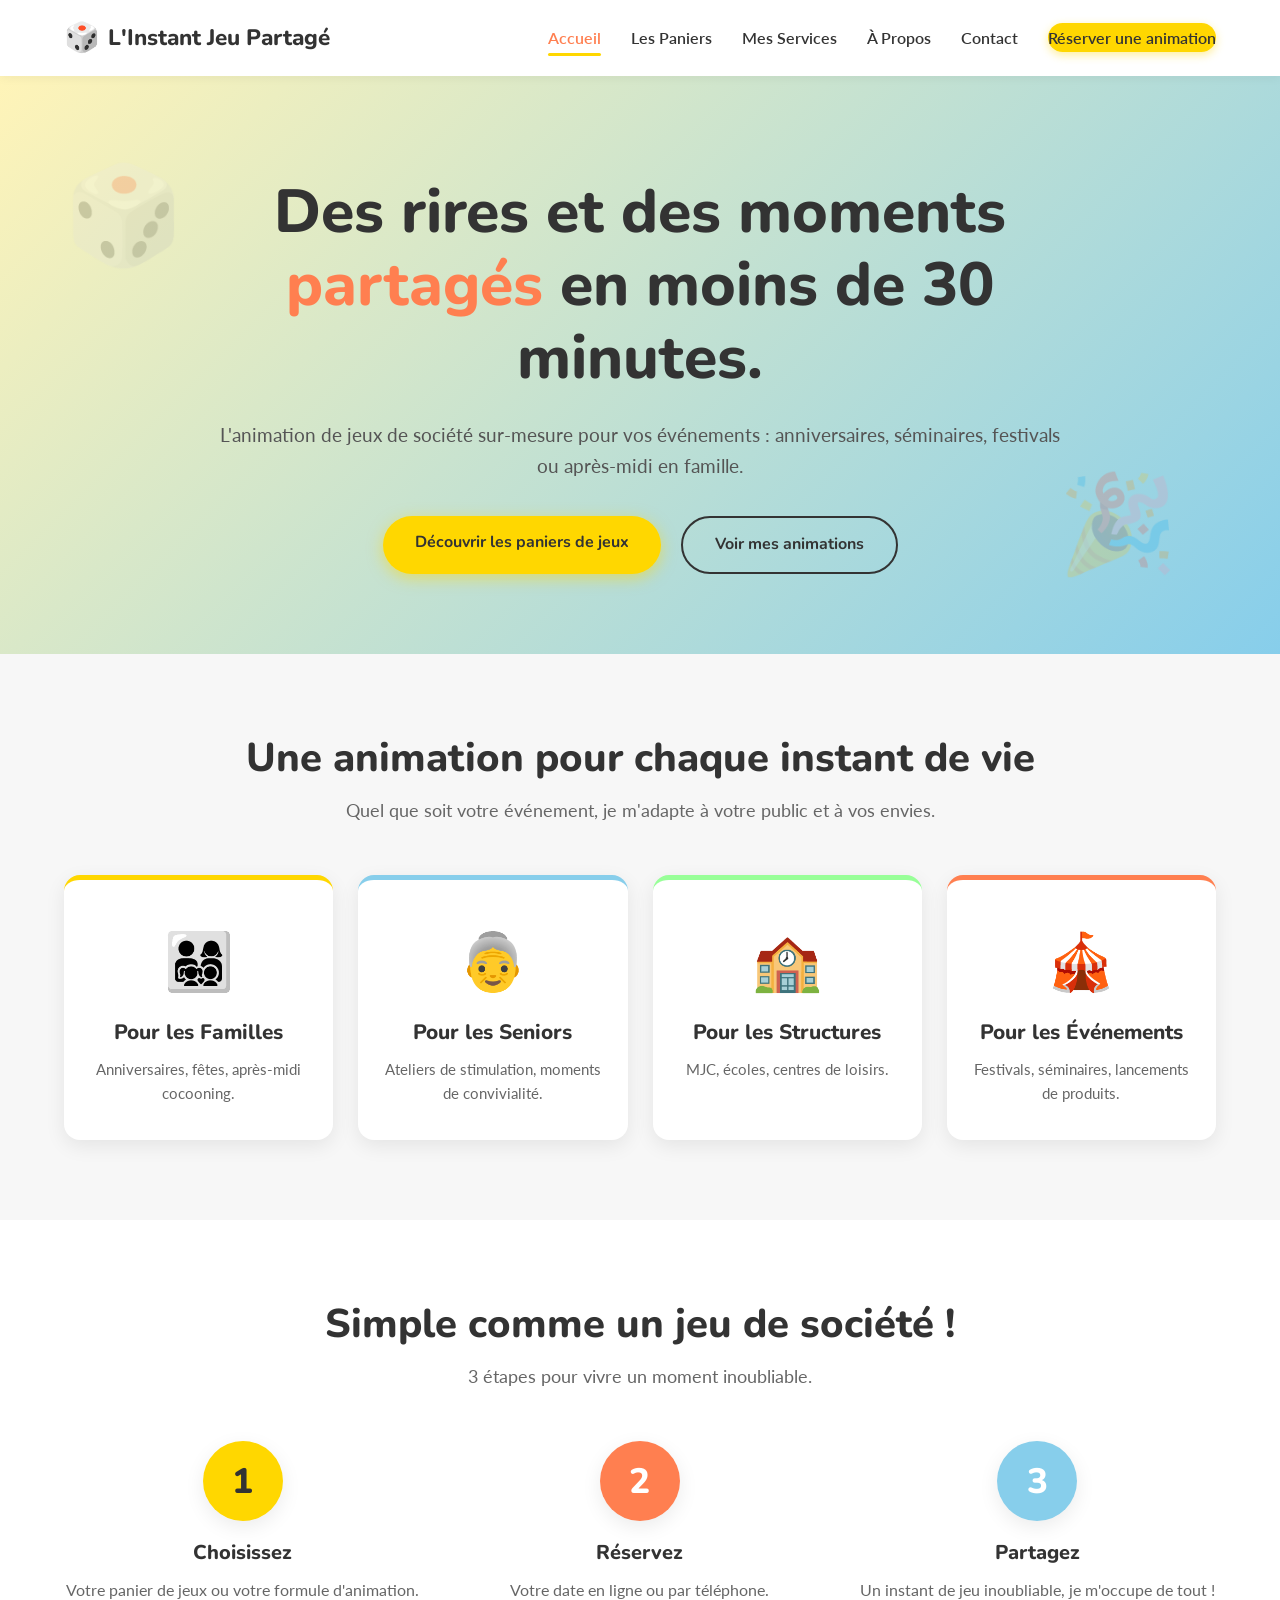
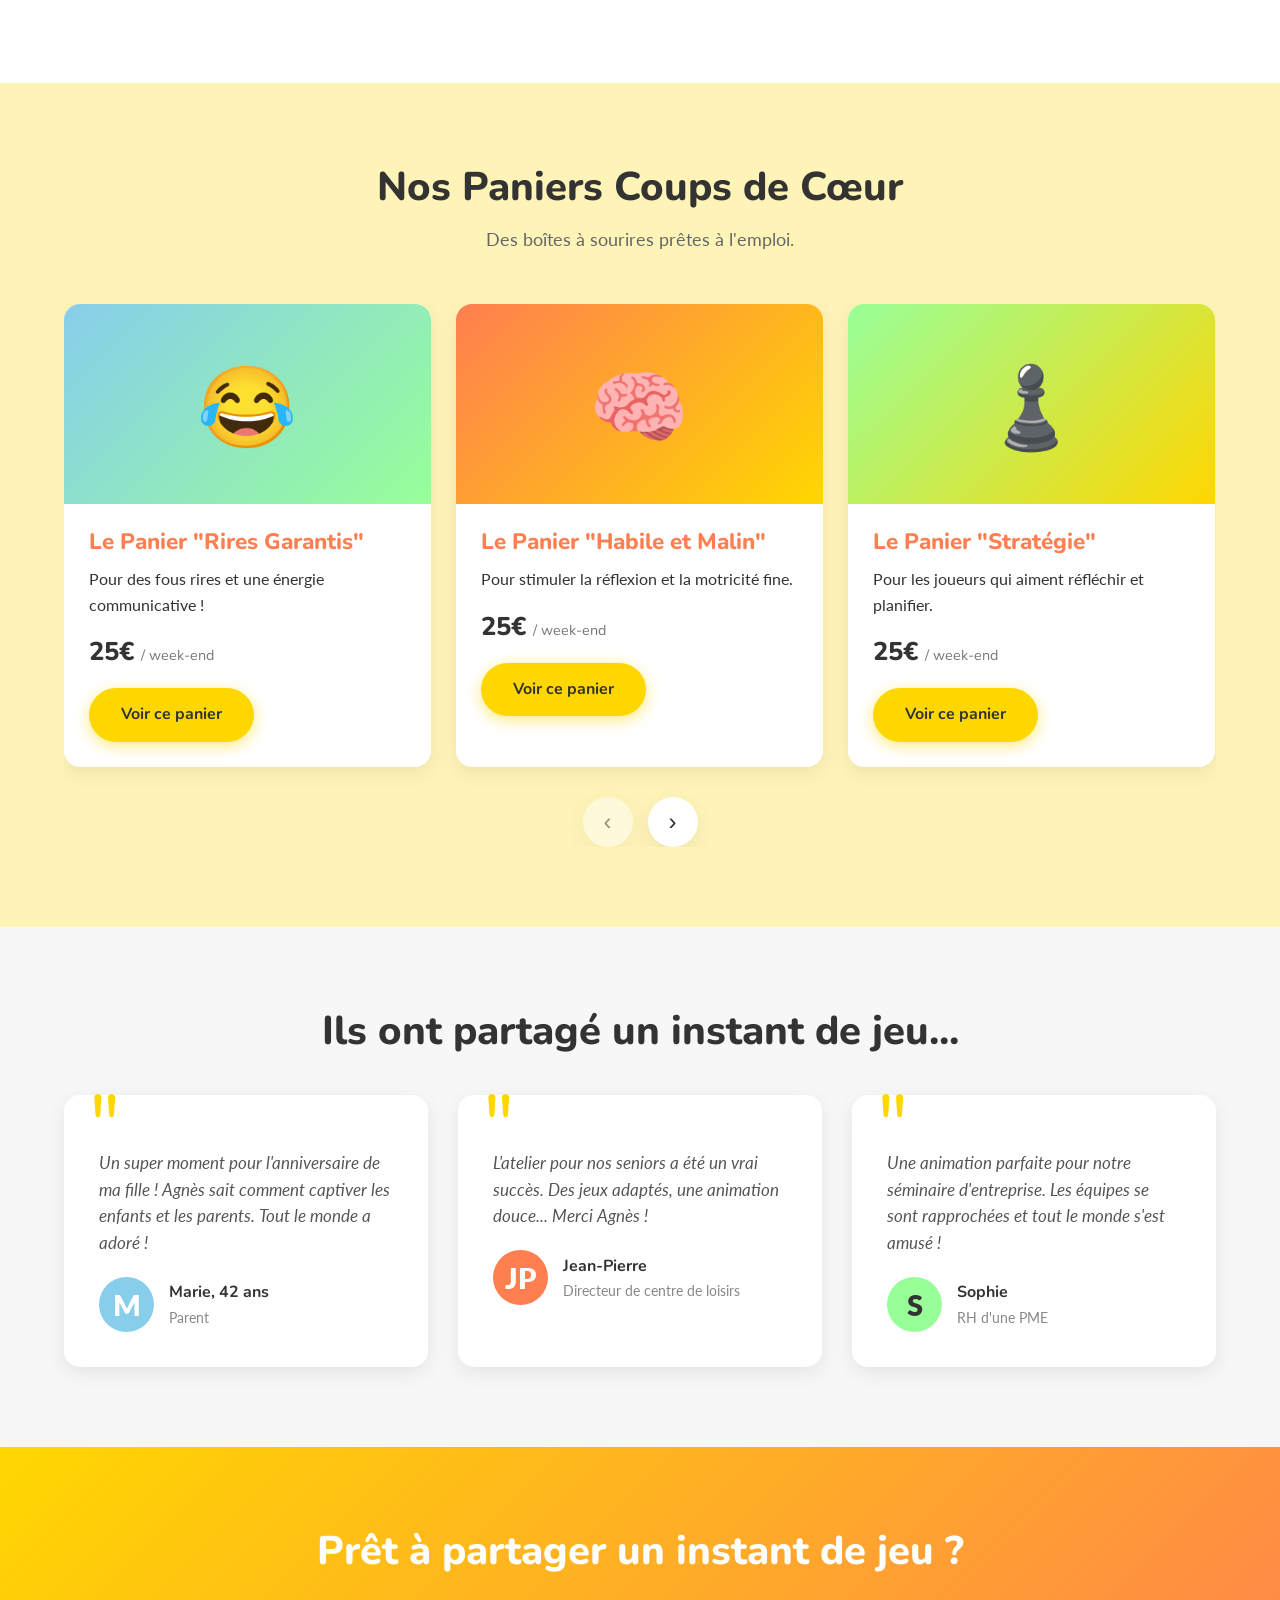
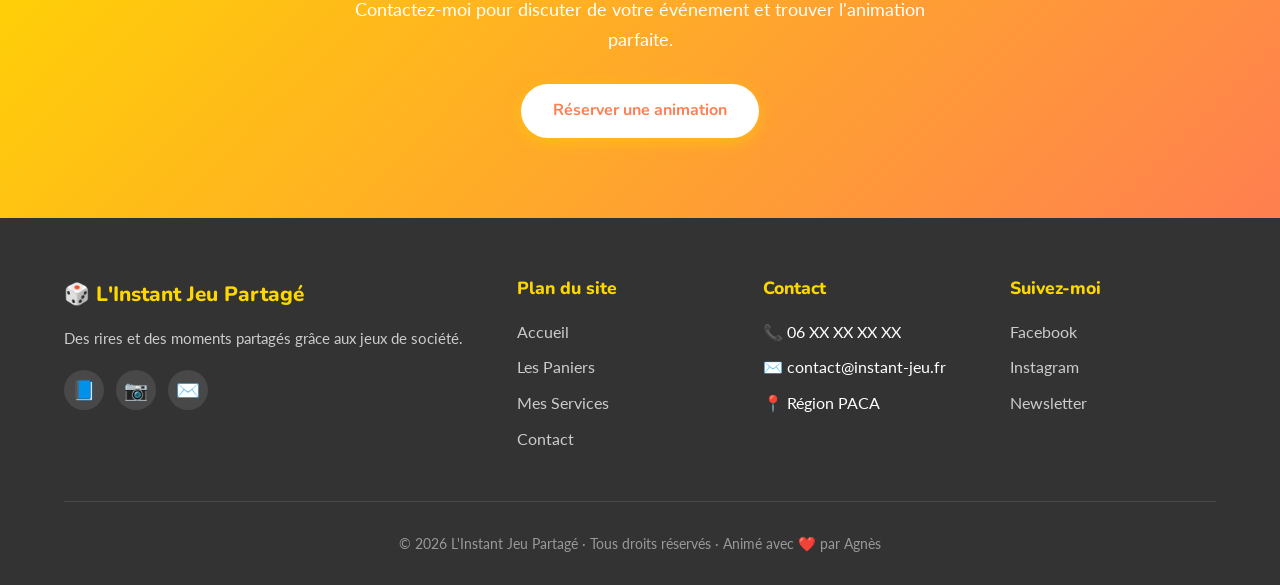
==== index.html @ fa84076c "Initial commit: site Les Paniers de Jeux" ====
<!DOCTYPE html>
<html lang="fr">
<head>
  <meta charset="UTF-8">
  <meta name="viewport" content="width=device-width, initial-scale=1.0">
  <title>L'Instant Jeu Partagé — Animations en jeux de société</title>
  <meta name="description" content="L'animation de jeux de société sur-mesure pour vos événements : anniversaires, séminaires, festivals ou après-midi en famille.">
  <link rel="preconnect" href="https://fonts.googleapis.com">
  <link rel="preconnect" href="https://fonts.gstatic.com" crossorigin>
  <link href="https://fonts.googleapis.com/css2?family=Nunito:wght@400;600;700;800&family=Lato:wght@400;600;700&display=swap" rel="stylesheet">
  <link rel="stylesheet" href="styles.css">
</head>
<body>

  <!-- Navbar -->
  <nav class="navbar">
    <div class="nav-container">
      <a href="index.html" class="logo">
        <span class="logo-emoji">🎲</span>
        <span>L'Instant Jeu Partagé</span>
      </a>
      <ul class="nav-links" id="navLinks">
        <li><a href="index.html" class="active">Accueil</a></li>
        <li><a href="paniers.html">Les Paniers</a></li>
        <li><a href="services.html">Mes Services</a></li>
        <li><a href="#apropos">À Propos</a></li>
        <li><a href="contact.html">Contact</a></li>
        <li><a href="contact.html" class="nav-cta">Réserver une animation</a></li>
      </ul>
      <div class="burger" id="burger">
        <span></span>
        <span></span>
        <span></span>
      </div>
    </div>
  </nav>

  <!-- Hero -->
  <section class="hero">
    <div class="container hero-content">
      <h1>Des rires et des moments <span>partagés</span> en moins de 30 minutes.</h1>
      <p>L'animation de jeux de société sur-mesure pour vos événements : anniversaires, séminaires, festivals ou après-midi en famille.</p>
      <div class="hero-buttons">
        <a href="paniers.html" class="btn btn-primary">Découvrir les paniers de jeux</a>
        <a href="services.html" class="btn btn-outline">Voir mes animations</a>
      </div>
    </div>
  </section>

  <!-- Pour Qui ? -->
  <section class="pour-qui">
    <div class="container">
      <h2 class="section-title">Une animation pour chaque instant de vie</h2>
      <p class="section-subtitle">Quel que soit votre événement, je m'adapte à votre public et à vos envies.</p>
      <div class="cards-grid">
        <div class="card-public">
          <div class="card-icon">👨‍👩‍👧‍👦</div>
          <h3>Pour les Familles</h3>
          <p>Anniversaires, fêtes, après-midi cocooning.</p>
        </div>
        <div class="card-public">
          <div class="card-icon">👵</div>
          <h3>Pour les Seniors</h3>
          <p>Ateliers de stimulation, moments de convivialité.</p>
        </div>
        <div class="card-public">
          <div class="card-icon">🏫</div>
          <h3>Pour les Structures</h3>
          <p>MJC, écoles, centres de loisirs.</p>
        </div>
        <div class="card-public">
          <div class="card-icon">🎪</div>
          <h3>Pour les Événements</h3>
          <p>Festivals, séminaires, lancements de produits.</p>
        </div>
      </div>
    </div>
  </section>

  <!-- Comment ça marche ? -->
  <section>
    <div class="container">
      <h2 class="section-title">Simple comme un jeu de société !</h2>
      <p class="section-subtitle">3 étapes pour vivre un moment inoubliable.</p>
      <div class="steps">
        <div class="step">
          <div class="step-number">1</div>
          <h3>Choisissez</h3>
          <p>Votre panier de jeux ou votre formule d'animation.</p>
        </div>
        <div class="step">
          <div class="step-number">2</div>
          <h3>Réservez</h3>
          <p>Votre date en ligne ou par téléphone.</p>
        </div>
        <div class="step">
          <div class="step-number">3</div>
          <h3>Partagez</h3>
          <p>Un instant de jeu inoubliable, je m'occupe de tout !</p>
        </div>
      </div>
    </div>
  </section>

  <!-- Paniers Coups de Cœur -->
  <section class="paniers-cdc">
    <div class="container">
      <h2 class="section-title">Nos Paniers Coups de Cœur</h2>
      <p class="section-subtitle">Des boîtes à sourires prêtes à l'emploi.</p>
      <div class="carousel">
        <div class="carousel-track" id="carouselTrack">
          <div class="panier-card">
            <div class="panier-img">😂</div>
            <div class="panier-content">
              <h3>Le Panier "Rires Garantis"</h3>
              <p>Pour des fous rires et une énergie communicative !</p>
              <div class="panier-prix">25€ <small>/ week-end</small></div>
              <a href="paniers.html" class="btn btn-primary">Voir ce panier</a>
            </div>
          </div>
          <div class="panier-card">
            <div class="panier-img">🧠</div>
            <div class="panier-content">
              <h3>Le Panier "Habile et Malin"</h3>
              <p>Pour stimuler la réflexion et la motricité fine.</p>
              <div class="panier-prix">25€ <small>/ week-end</small></div>
              <a href="paniers.html" class="btn btn-primary">Voir ce panier</a>
            </div>
          </div>
          <div class="panier-card">
            <div class="panier-img">♟️</div>
            <div class="panier-content">
              <h3>Le Panier "Stratégie"</h3>
              <p>Pour les joueurs qui aiment réfléchir et planifier.</p>
              <div class="panier-prix">25€ <small>/ week-end</small></div>
              <a href="paniers.html" class="btn btn-primary">Voir ce panier</a>
            </div>
          </div>
          <div class="panier-card">
            <div class="panier-img">🎨</div>
            <div class="panier-content">
              <h3>Le Panier "Couleurs"</h3>
              <p>Pour éveiller les sens et la créativité.</p>
              <div class="panier-prix">25€ <small>/ week-end</small></div>
              <a href="paniers.html" class="btn btn-primary">Voir ce panier</a>
            </div>
          </div>
          <div class="panier-card">
            <div class="panier-img">🏗️</div>
            <div class="panier-content">
              <h3>Le Panier "Construction"</h3>
              <p>Pour bâtir, assembler et créer ensemble.</p>
              <div class="panier-prix">25€ <small>/ week-end</small></div>
              <a href="paniers.html" class="btn btn-primary">Voir ce panier</a>
            </div>
          </div>
        </div>
        <div class="carousel-controls">
          <button class="carousel-btn" id="prevBtn" aria-label="Précédent">‹</button>
          <button class="carousel-btn" id="nextBtn" aria-label="Suivant">›</button>
        </div>
      </div>
    </div>
  </section>

  <!-- Témoignages -->
  <section class="temoignages">
    <div class="container">
      <h2 class="section-title">Ils ont partagé un instant de jeu...</h2>
      <div class="temoignages-grid">
        <div class="temoignage-card">
          <p class="temoignage-text">Un super moment pour l'anniversaire de ma fille ! Agnès sait comment captiver les enfants et les parents. Tout le monde a adoré !</p>
          <div class="temoignage-author">
            <div class="temoignage-avatar">M</div>
            <div>
              <div class="temoignage-name">Marie, 42 ans</div>
              <div class="temoignage-role">Parent</div>
            </div>
          </div>
        </div>
        <div class="temoignage-card">
          <p class="temoignage-text">L'atelier pour nos seniors a été un vrai succès. Des jeux adaptés, une animation douce... Merci Agnès !</p>
          <div class="temoignage-author">
            <div class="temoignage-avatar">JP</div>
            <div>
              <div class="temoignage-name">Jean-Pierre</div>
              <div class="temoignage-role">Directeur de centre de loisirs</div>
            </div>
          </div>
        </div>
        <div class="temoignage-card">
          <p class="temoignage-text">Une animation parfaite pour notre séminaire d'entreprise. Les équipes se sont rapprochées et tout le monde s'est amusé !</p>
          <div class="temoignage-author">
            <div class="temoignage-avatar">S</div>
            <div>
              <div class="temoignage-name">Sophie</div>
              <div class="temoignage-role">RH d'une PME</div>
            </div>
          </div>
        </div>
      </div>
    </div>
  </section>

  <!-- CTA -->
  <section class="cta-section" id="apropos">
    <div class="container">
      <h2>Prêt à partager un instant de jeu ?</h2>
      <p>Contactez-moi pour discuter de votre événement et trouver l'animation parfaite.</p>
      <a href="contact.html" class="btn btn-primary">Réserver une animation</a>
    </div>
  </section>

  <!-- Footer -->
  <footer class="footer">
    <div class="container">
      <div class="footer-content">
        <div>
          <div class="footer-logo">🎲 L'Instant Jeu Partagé</div>
          <p class="footer-tagline">Des rires et des moments partagés grâce aux jeux de société.</p>
          <div class="social-links">
            <a href="#" aria-label="Facebook">📘</a>
            <a href="#" aria-label="Instagram">📷</a>
            <a href="#" aria-label="Email">✉️</a>
          </div>
        </div>
        <div>
          <h4>Plan du site</h4>
          <ul>
            <li><a href="index.html">Accueil</a></li>
            <li><a href="paniers.html">Les Paniers</a></li>
            <li><a href="services.html">Mes Services</a></li>
            <li><a href="contact.html">Contact</a></li>
          </ul>
        </div>
        <div>
          <h4>Contact</h4>
          <ul>
            <li>📞 06 XX XX XX XX</li>
            <li>✉️ contact@instant-jeu.fr</li>
            <li>📍 Région PACA</li>
          </ul>
        </div>
        <div>
          <h4>Suivez-moi</h4>
          <ul>
            <li><a href="#">Facebook</a></li>
            <li><a href="#">Instagram</a></li>
            <li><a href="#">Newsletter</a></li>
          </ul>
        </div>
      </div>
      <div class="footer-bottom">
        © 2026 L'Instant Jeu Partagé · Tous droits réservés · Animé avec ❤️ par Agnès
      </div>
    </div>
  </footer>

  <script src="script.js"></script>
</body>
</html>
---- styles.css ----
/* ====== Variables (Identité Visuelle) ====== */
:root {
  --jaune: #FFD700;
  --jaune-clair: #FFF4B8;
  --bleu-ciel: #87CEEB;
  --vert-menthe: #98FF98;
  --corail: #FF7F50;
  --gris-fonce: #333333;
  --gris-clair: #f7f7f7;
  --blanc: #ffffff;
  --ombre: 0 6px 20px rgba(0, 0, 0, 0.08);
  --ombre-forte: 0 10px 30px rgba(0, 0, 0, 0.15);
  --radius: 16px;
}

/* ====== Reset & Base ====== */
* {
  margin: 0;
  padding: 0;
  box-sizing: border-box;
}

html {
  scroll-behavior: smooth;
}

body {
  font-family: 'Lato', 'Open Sans', sans-serif;
  color: var(--gris-fonce);
  line-height: 1.6;
  background: var(--blanc);
  overflow-x: hidden;
}

h1, h2, h3, h4 {
  font-family: 'Nunito', 'Poppins', sans-serif;
  font-weight: 800;
  color: var(--gris-fonce);
  line-height: 1.2;
}

a {
  color: inherit;
  text-decoration: none;
  transition: color 0.3s ease;
}

img {
  max-width: 100%;
  display: block;
}

.container {
  width: 90%;
  max-width: 1200px;
  margin: 0 auto;
}

/* ====== Boutons ====== */
.btn {
  display: inline-block;
  padding: 14px 32px;
  border-radius: 50px;
  font-family: 'Nunito', sans-serif;
  font-weight: 700;
  font-size: 1rem;
  cursor: pointer;
  border: none;
  transition: all 0.3s ease;
  text-align: center;
}

.btn-primary {
  background: var(--jaune);
  color: var(--gris-fonce);
  box-shadow: 0 4px 15px rgba(255, 215, 0, 0.5);
}

.btn-primary:hover {
  transform: translateY(-3px);
  box-shadow: 0 8px 25px rgba(255, 215, 0, 0.6);
  background: #ffcc00;
}

.btn-secondary {
  background: var(--corail);
  color: var(--blanc);
  box-shadow: 0 4px 15px rgba(255, 127, 80, 0.4);
}

.btn-secondary:hover {
  transform: translateY(-3px);
  background: #ff6a3a;
}

.btn-outline {
  background: transparent;
  color: var(--gris-fonce);
  border: 2px solid var(--gris-fonce);
}

.btn-outline:hover {
  background: var(--gris-fonce);
  color: var(--blanc);
}

/* ====== Navbar ====== */
.navbar {
  position: sticky;
  top: 0;
  z-index: 1000;
  background: var(--blanc);
  box-shadow: 0 2px 10px rgba(0, 0, 0, 0.05);
  padding: 15px 0;
}

.nav-container {
  display: flex;
  justify-content: space-between;
  align-items: center;
  width: 90%;
  max-width: 1200px;
  margin: 0 auto;
}

.logo {
  font-family: 'Nunito', sans-serif;
  font-weight: 800;
  font-size: 1.4rem;
  color: var(--gris-fonce);
  display: flex;
  align-items: center;
  gap: 8px;
}

.logo-emoji {
  font-size: 1.8rem;
}

.nav-links {
  display: flex;
  list-style: none;
  gap: 30px;
  align-items: center;
}

.nav-links a {
  font-weight: 600;
  position: relative;
  padding: 5px 0;
}

.nav-links a:hover,
.nav-links a.active {
  color: var(--corail);
}

.nav-links a.active::after {
  content: '';
  position: absolute;
  bottom: -4px;
  left: 0;
  width: 100%;
  height: 3px;
  background: var(--jaune);
  border-radius: 3px;
}

.nav-cta {
  background: var(--jaune);
  padding: 10px 22px;
  border-radius: 50px;
  font-weight: 700;
  box-shadow: 0 3px 10px rgba(255, 215, 0, 0.4);
}

.nav-cta:hover {
  transform: translateY(-2px);
  background: #ffcc00;
  color: var(--gris-fonce) !important;
}

.burger {
  display: none;
  flex-direction: column;
  cursor: pointer;
  gap: 5px;
}

.burger span {
  width: 28px;
  height: 3px;
  background: var(--gris-fonce);
  border-radius: 3px;
  transition: 0.3s;
}

/* ====== Hero ====== */
.hero {
  background: linear-gradient(135deg, var(--jaune-clair) 0%, var(--bleu-ciel) 100%);
  padding: 100px 0 80px;
  position: relative;
  overflow: hidden;
}

.hero::before {
  content: '🎲';
  position: absolute;
  top: 10%;
  left: 5%;
  font-size: 6rem;
  opacity: 0.2;
  animation: float 4s ease-in-out infinite;
}

.hero::after {
  content: '🎉';
  position: absolute;
  bottom: 10%;
  right: 8%;
  font-size: 6rem;
  opacity: 0.2;
  animation: float 5s ease-in-out infinite reverse;
}

@keyframes float {
  0%, 100% { transform: translateY(0); }
  50% { transform: translateY(-20px); }
}

.hero-content {
  text-align: center;
  position: relative;
  z-index: 2;
  max-width: 850px;
  margin: 0 auto;
}

.hero h1 {
  font-size: clamp(2.2rem, 5vw, 3.8rem);
  margin-bottom: 25px;
  color: var(--gris-fonce);
}

.hero h1 span {
  color: var(--corail);
}

.hero p {
  font-size: 1.2rem;
  margin-bottom: 35px;
  color: #555;
}

.hero-buttons {
  display: flex;
  gap: 20px;
  justify-content: center;
  flex-wrap: wrap;
}

/* ====== Sections génériques ====== */
section {
  padding: 80px 0;
}

.section-title {
  text-align: center;
  font-size: clamp(1.8rem, 4vw, 2.5rem);
  margin-bottom: 15px;
}

.section-subtitle {
  text-align: center;
  font-size: 1.1rem;
  color: #666;
  max-width: 700px;
  margin: 0 auto 50px;
}

/* ====== Pour Qui ? ====== */
.pour-qui {
  background: var(--gris-clair);
}

.cards-grid {
  display: grid;
  grid-template-columns: repeat(auto-fit, minmax(220px, 1fr));
  gap: 25px;
  margin-top: 40px;
}

.card-public {
  background: var(--blanc);
  border-radius: var(--radius);
  padding: 35px 25px;
  text-align: center;
  box-shadow: var(--ombre);
  transition: all 0.3s ease;
  border-top: 5px solid;
}

.card-public:nth-child(1) { border-color: var(--jaune); }
.card-public:nth-child(2) { border-color: var(--bleu-ciel); }
.card-public:nth-child(3) { border-color: var(--vert-menthe); }
.card-public:nth-child(4) { border-color: var(--corail); }

.card-public:hover {
  transform: translateY(-8px);
  box-shadow: var(--ombre-forte);
}

.card-icon {
  font-size: 3.5rem;
  margin-bottom: 15px;
}

.card-public h3 {
  font-size: 1.3rem;
  margin-bottom: 12px;
}

.card-public p {
  color: #666;
  font-size: 0.95rem;
}

/* ====== Comment ça marche ====== */
.steps {
  display: grid;
  grid-template-columns: repeat(auto-fit, minmax(260px, 1fr));
  gap: 40px;
  margin-top: 50px;
}

.step {
  text-align: center;
  position: relative;
}

.step-number {
  display: inline-flex;
  align-items: center;
  justify-content: center;
  width: 80px;
  height: 80px;
  border-radius: 50%;
  font-family: 'Nunito', sans-serif;
  font-size: 2.2rem;
  font-weight: 800;
  color: var(--blanc);
  margin-bottom: 20px;
  box-shadow: var(--ombre);
}

.step:nth-child(1) .step-number { background: var(--jaune); color: var(--gris-fonce); }
.step:nth-child(2) .step-number { background: var(--corail); }
.step:nth-child(3) .step-number { background: var(--bleu-ciel); }

.step h3 {
  font-size: 1.25rem;
  margin-bottom: 12px;
}

.step p {
  color: #666;
}

/* ====== Carrousel Paniers ====== */
.paniers-cdc {
  background: var(--jaune-clair);
}

.carousel {
  position: relative;
  margin-top: 40px;
  overflow: hidden;
}

.carousel-track {
  display: flex;
  gap: 25px;
  transition: transform 0.5s ease;
}

.panier-card {
  flex: 0 0 calc(33.333% - 17px);
  background: var(--blanc);
  border-radius: var(--radius);
  overflow: hidden;
  box-shadow: var(--ombre);
  transition: transform 0.3s ease;
}

.panier-card:hover {
  transform: translateY(-5px);
}

.panier-img {
  height: 200px;
  background: linear-gradient(135deg, var(--bleu-ciel), var(--vert-menthe));
  display: flex;
  align-items: center;
  justify-content: center;
  font-size: 5rem;
}

.panier-card:nth-child(2) .panier-img {
  background: linear-gradient(135deg, var(--corail), var(--jaune));
}

.panier-card:nth-child(3) .panier-img {
  background: linear-gradient(135deg, var(--vert-menthe), var(--jaune));
}

.panier-content {
  padding: 25px;
}

.panier-content h3 {
  font-size: 1.4rem;
  margin-bottom: 10px;
  color: var(--corail);
}

.panier-prix {
  font-size: 1.6rem;
  font-weight: 800;
  color: var(--gris-fonce);
  margin: 15px 0;
  font-family: 'Nunito', sans-serif;
}

.panier-prix small {
  font-size: 0.9rem;
  font-weight: 400;
  color: #777;
}

.carousel-controls {
  display: flex;
  justify-content: center;
  gap: 15px;
  margin-top: 30px;
}

.carousel-btn {
  width: 50px;
  height: 50px;
  border-radius: 50%;
  border: none;
  background: var(--blanc);
  color: var(--gris-fonce);
  font-size: 1.5rem;
  cursor: pointer;
  box-shadow: var(--ombre);
  transition: all 0.3s ease;
}

.carousel-btn:hover {
  background: var(--jaune);
  transform: scale(1.1);
}

/* ====== Témoignages ====== */
.temoignages {
  background: var(--gris-clair);
}

.temoignages-grid {
  display: grid;
  grid-template-columns: repeat(auto-fit, minmax(300px, 1fr));
  gap: 30px;
  margin-top: 40px;
}

.temoignage-card {
  background: var(--blanc);
  border-radius: var(--radius);
  padding: 35px;
  box-shadow: var(--ombre);
  position: relative;
}

.temoignage-card::before {
  content: '"';
  position: absolute;
  top: -10px;
  left: 25px;
  font-size: 5rem;
  font-family: 'Nunito', sans-serif;
  color: var(--jaune);
  line-height: 1;
}

.temoignage-text {
  font-style: italic;
  color: #555;
  margin: 20px 0;
  font-size: 1.05rem;
}

.temoignage-author {
  display: flex;
  align-items: center;
  gap: 15px;
  margin-top: 20px;
}

.temoignage-avatar {
  width: 55px;
  height: 55px;
  border-radius: 50%;
  background: var(--bleu-ciel);
  display: flex;
  align-items: center;
  justify-content: center;
  font-size: 1.8rem;
  font-weight: 800;
  color: var(--blanc);
}

.temoignage-card:nth-child(2) .temoignage-avatar { background: var(--corail); }
.temoignage-card:nth-child(3) .temoignage-avatar { background: var(--vert-menthe); color: var(--gris-fonce); }

.temoignage-name {
  font-weight: 700;
  font-family: 'Nunito', sans-serif;
}

.temoignage-role {
  color: #888;
  font-size: 0.9rem;
}

/* ====== Footer ====== */
.footer {
  background: var(--gris-fonce);
  color: var(--blanc);
  padding: 60px 0 30px;
}

.footer-content {
  display: grid;
  grid-template-columns: 2fr 1fr 1fr 1fr;
  gap: 40px;
  margin-bottom: 40px;
}

.footer h4 {
  color: var(--jaune);
  margin-bottom: 20px;
  font-size: 1.1rem;
}

.footer ul {
  list-style: none;
}

.footer ul li {
  margin-bottom: 10px;
}

.footer ul a {
  color: #ccc;
  transition: color 0.3s;
}

.footer ul a:hover {
  color: var(--jaune);
}

.footer-logo {
  font-family: 'Nunito', sans-serif;
  font-weight: 800;
  font-size: 1.3rem;
  margin-bottom: 15px;
  color: var(--jaune);
}

.footer-tagline {
  color: #ccc;
  margin-bottom: 20px;
  font-size: 0.95rem;
}

.social-links {
  display: flex;
  gap: 12px;
}

.social-links a {
  width: 40px;
  height: 40px;
  border-radius: 50%;
  background: rgba(255, 255, 255, 0.1);
  display: flex;
  align-items: center;
  justify-content: center;
  font-size: 1.2rem;
  transition: all 0.3s;
}

.social-links a:hover {
  background: var(--jaune);
  color: var(--gris-fonce);
  transform: translateY(-3px);
}

.footer-bottom {
  text-align: center;
  padding-top: 30px;
  border-top: 1px solid rgba(255, 255, 255, 0.1);
  color: #999;
  font-size: 0.9rem;
}

/* ====== Page Paniers ====== */
.page-header {
  background: linear-gradient(135deg, var(--corail) 0%, var(--jaune) 100%);
  padding: 80px 0;
  text-align: center;
  color: var(--blanc);
}

.page-header h1 {
  color: var(--blanc);
  font-size: clamp(2rem, 5vw, 3rem);
  margin-bottom: 15px;
}

.page-header p {
  font-size: 1.15rem;
  max-width: 750px;
  margin: 0 auto;
}

.paniers-grid {
  display: grid;
  grid-template-columns: repeat(auto-fit, minmax(300px, 1fr));
  gap: 30px;
  margin-top: 50px;
}

.panier-detail {
  background: var(--blanc);
  border-radius: var(--radius);
  overflow: hidden;
  box-shadow: var(--ombre);
  transition: all 0.3s;
  display: flex;
  flex-direction: column;
}

.panier-detail:hover {
  transform: translateY(-8px);
  box-shadow: var(--ombre-forte);
}

.panier-detail-img {
  height: 220px;
  display: flex;
  align-items: center;
  justify-content: center;
  font-size: 5.5rem;
}

.panier-detail:nth-child(1) .panier-detail-img { background: linear-gradient(135deg, var(--jaune), var(--corail)); }
.panier-detail:nth-child(2) .panier-detail-img { background: linear-gradient(135deg, var(--bleu-ciel), var(--vert-menthe)); }
.panier-detail:nth-child(3) .panier-detail-img { background: linear-gradient(135deg, var(--corail), var(--bleu-ciel)); }
.panier-detail:nth-child(4) .panier-detail-img { background: linear-gradient(135deg, var(--vert-menthe), var(--jaune)); }
.panier-detail:nth-child(5) .panier-detail-img { background: linear-gradient(135deg, var(--jaune), var(--bleu-ciel)); }

.panier-detail-content {
  padding: 30px;
  flex: 1;
  display: flex;
  flex-direction: column;
}

.panier-detail-content h3 {
  font-size: 1.5rem;
  color: var(--corail);
  margin-bottom: 10px;
}

.panier-public {
  font-style: italic;
  color: #777;
  margin-bottom: 15px;
  font-size: 0.95rem;
}

.panier-jeux {
  background: var(--gris-clair);
  padding: 12px 16px;
  border-radius: 10px;
  margin-bottom: 15px;
  font-size: 0.95rem;
}

.panier-jeux strong {
  color: var(--gris-fonce);
}

.panier-benefice {
  color: #555;
  margin-bottom: 20px;
  flex: 1;
}

.panier-prix-detail {
  font-size: 1.7rem;
  font-weight: 800;
  font-family: 'Nunito', sans-serif;
  margin-bottom: 20px;
  color: var(--gris-fonce);
}

.panier-prix-detail small {
  font-size: 0.85rem;
  font-weight: 400;
  color: #888;
}

/* ====== Section Abonnement ====== */
.abonnement {
  background: linear-gradient(135deg, var(--vert-menthe) 0%, var(--bleu-ciel) 100%);
  text-align: center;
}

.abonnement-card {
  background: var(--blanc);
  border-radius: var(--radius);
  padding: 50px 40px;
  max-width: 600px;
  margin: 30px auto 0;
  box-shadow: var(--ombre-forte);
  position: relative;
}

.abonnement-badge {
  position: absolute;
  top: -15px;
  right: 30px;
  background: var(--corail);
  color: var(--blanc);
  padding: 8px 20px;
  border-radius: 30px;
  font-weight: 700;
  font-size: 0.9rem;
  font-family: 'Nunito', sans-serif;
}

.abonnement-card h3 {
  font-size: 2rem;
  margin-bottom: 15px;
  color: var(--corail);
}

.abonnement-prix {
  font-size: 3rem;
  font-weight: 800;
  font-family: 'Nunito', sans-serif;
  color: var(--gris-fonce);
  margin: 20px 0;
}

.abonnement-prix small {
  font-size: 1rem;
  color: #888;
  font-weight: 400;
}

/* ====== Page Services ====== */
.services-grid {
  display: grid;
  grid-template-columns: repeat(auto-fit, minmax(300px, 1fr));
  gap: 30px;
  margin-top: 50px;
}

.service-card {
  background: var(--blanc);
  border-radius: var(--radius);
  padding: 40px 30px;
  box-shadow: var(--ombre);
  text-align: center;
  transition: all 0.3s;
  display: flex;
  flex-direction: column;
  border-top: 6px solid;
}

.service-card:nth-child(1) { border-color: var(--jaune); }
.service-card:nth-child(2) { border-color: var(--bleu-ciel); }
.service-card:nth-child(3) { border-color: var(--corail); }

.service-card:hover {
  transform: translateY(-8px);
  box-shadow: var(--ombre-forte);
}

.service-icon {
  font-size: 4rem;
  margin-bottom: 20px;
}

.service-card h3 {
  font-size: 1.6rem;
  margin-bottom: 15px;
}

.service-desc {
  color: #666;
  margin-bottom: 25px;
  flex: 1;
}

.service-details {
  text-align: left;
  background: var(--gris-clair);
  padding: 20px;
  border-radius: 10px;
  margin-bottom: 25px;
}

.service-details p {
  margin-bottom: 10px;
  font-size: 0.95rem;
}

.service-details strong {
  color: var(--corail);
}

.service-tarif {
  font-size: 2rem;
  font-weight: 800;
  font-family: 'Nunito', sans-serif;
  color: var(--gris-fonce);
  margin-bottom: 20px;
}

/* ====== Page Contact ====== */
.contact-section {
  padding: 80px 0;
}

.contact-grid {
  display: grid;
  grid-template-columns: 1fr 1fr;
  gap: 50px;
  margin-top: 30px;
}

.contact-info {
  background: var(--jaune-clair);
  padding: 40px;
  border-radius: var(--radius);
}

.contact-info h3 {
  margin-bottom: 25px;
  color: var(--corail);
}

.contact-item {
  display: flex;
  align-items: center;
  gap: 15px;
  margin-bottom: 20px;
  font-size: 1.05rem;
}

.contact-item-icon {
  width: 50px;
  height: 50px;
  border-radius: 50%;
  background: var(--blanc);
  display: flex;
  align-items: center;
  justify-content: center;
  font-size: 1.5rem;
  flex-shrink: 0;
  box-shadow: var(--ombre);
}

.contact-form {
  background: var(--blanc);
  padding: 40px;
  border-radius: var(--radius);
  box-shadow: var(--ombre);
}

.form-group {
  margin-bottom: 20px;
}

.form-group label {
  display: block;
  margin-bottom: 8px;
  font-weight: 600;
  color: var(--gris-fonce);
}

.form-group input,
.form-group select,
.form-group textarea {
  width: 100%;
  padding: 14px 16px;
  border: 2px solid #e0e0e0;
  border-radius: 10px;
  font-family: inherit;
  font-size: 1rem;
  transition: border-color 0.3s;
}

.form-group input:focus,
.form-group select:focus,
.form-group textarea:focus {
  outline: none;
  border-color: var(--jaune);
}

.form-group textarea {
  resize: vertical;
  min-height: 120px;
}

/* ====== CTA Section ====== */
.cta-section {
  background: linear-gradient(135deg, var(--jaune) 0%, var(--corail) 100%);
  text-align: center;
  padding: 80px 0;
  color: var(--blanc);
}

.cta-section h2 {
  color: var(--blanc);
  font-size: clamp(1.8rem, 4vw, 2.5rem);
  margin-bottom: 20px;
}

.cta-section p {
  font-size: 1.15rem;
  margin-bottom: 30px;
  max-width: 600px;
  margin-left: auto;
  margin-right: auto;
}

.cta-section .btn-primary {
  background: var(--blanc);
  color: var(--corail);
}

.cta-section .btn-primary:hover {
  background: var(--gris-fonce);
  color: var(--blanc);
}

/* ====== Responsive ====== */
@media (max-width: 768px) {
  .nav-links {
    position: fixed;
    top: 70px;
    right: -100%;
    width: 80%;
    max-width: 300px;
    height: calc(100vh - 70px);
    background: var(--blanc);
    flex-direction: column;
    padding: 30px;
    gap: 20px;
    box-shadow: -5px 0 20px rgba(0, 0, 0, 0.1);
    transition: right 0.3s ease;
  }

  .nav-links.active {
    right: 0;
  }

  .burger {
    display: flex;
  }

  .burger.active span:nth-child(1) {
    transform: rotate(45deg) translate(7px, 7px);
  }

  .burger.active span:nth-child(2) {
    opacity: 0;
  }

  .burger.active span:nth-child(3) {
    transform: rotate(-45deg) translate(6px, -6px);
  }

  .panier-card {
    flex: 0 0 100%;
  }

  .footer-content {
    grid-template-columns: 1fr;
    gap: 30px;
  }

  .contact-grid {
    grid-template-columns: 1fr;
    gap: 30px;
  }

  section {
    padding: 60px 0;
  }

  .hero {
    padding: 60px 0;
  }

  .hero-buttons {
    flex-direction: column;
    align-items: stretch;
  }

  .hero::before, .hero::after {
    font-size: 3.5rem;
  }
}

@media (max-width: 480px) {
  .panier-detail-img,
  .panier-img {
    height: 180px;
    font-size: 4rem;
  }
}
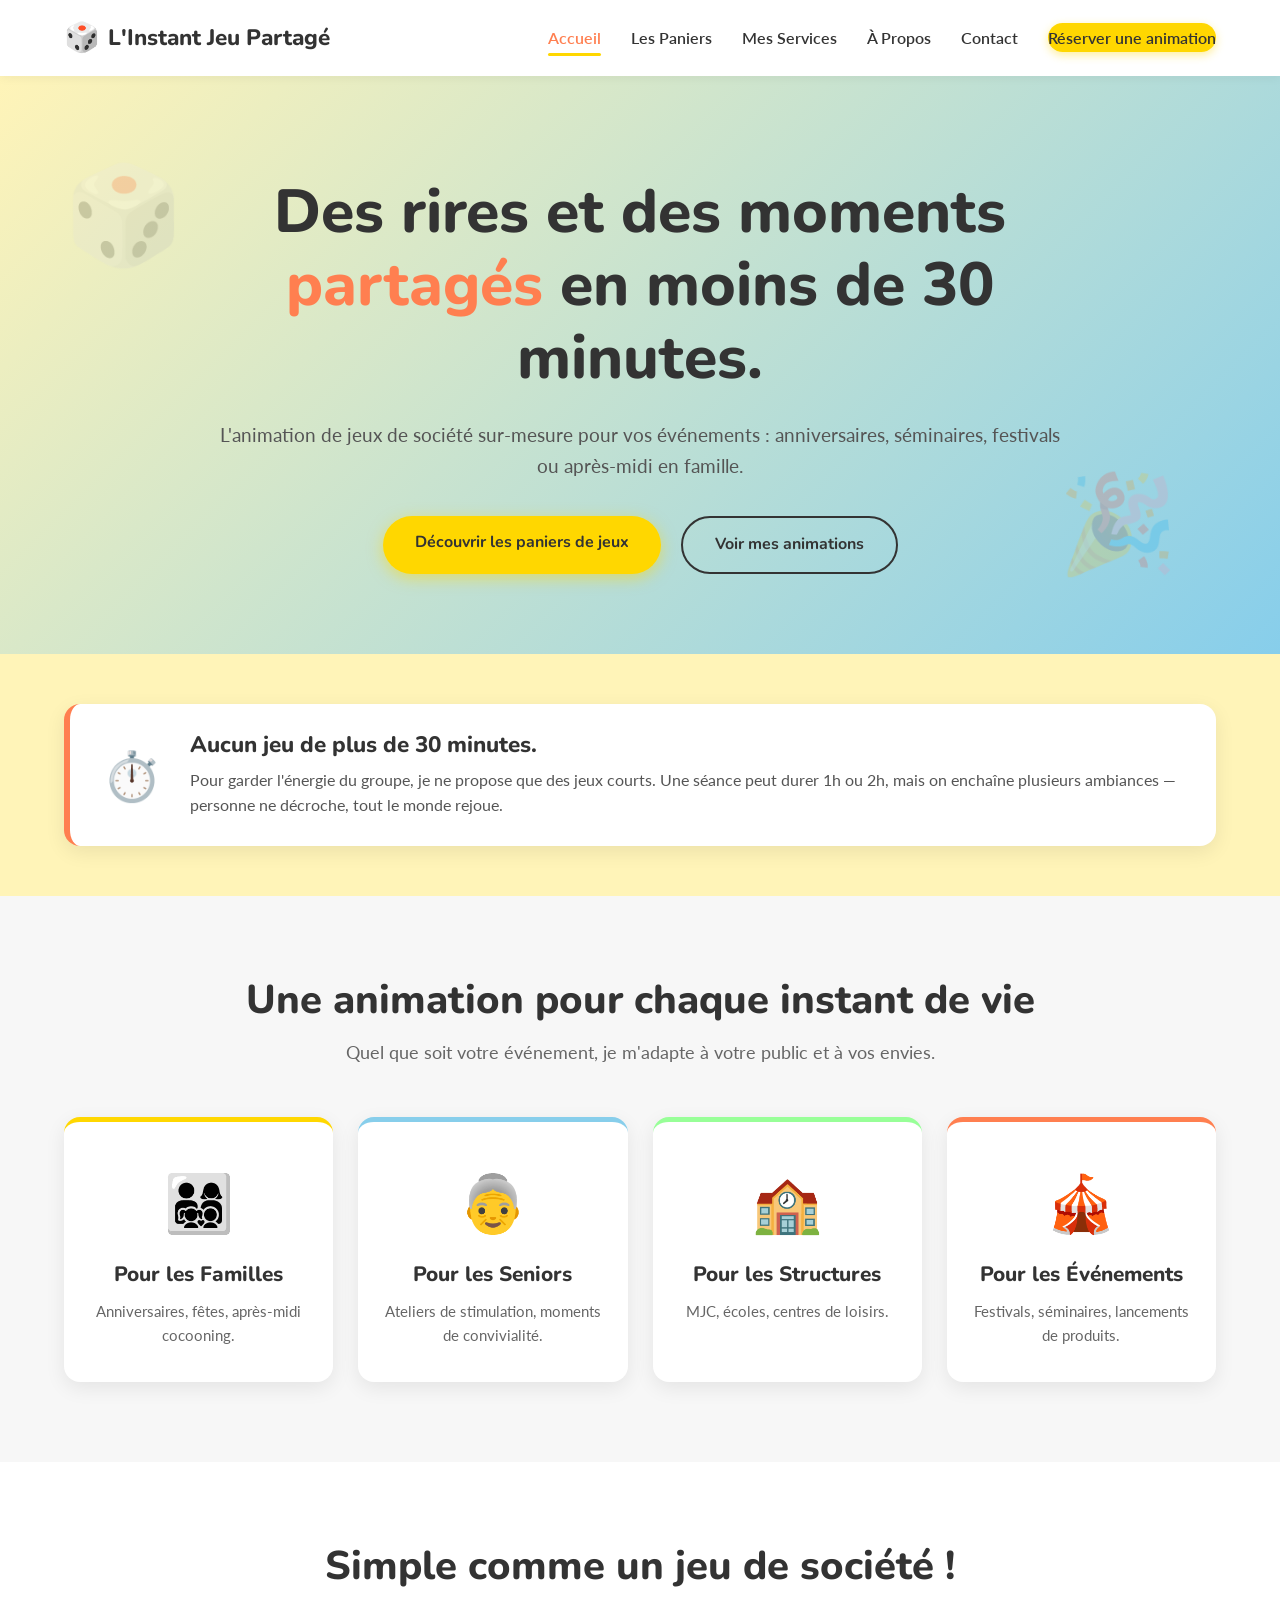
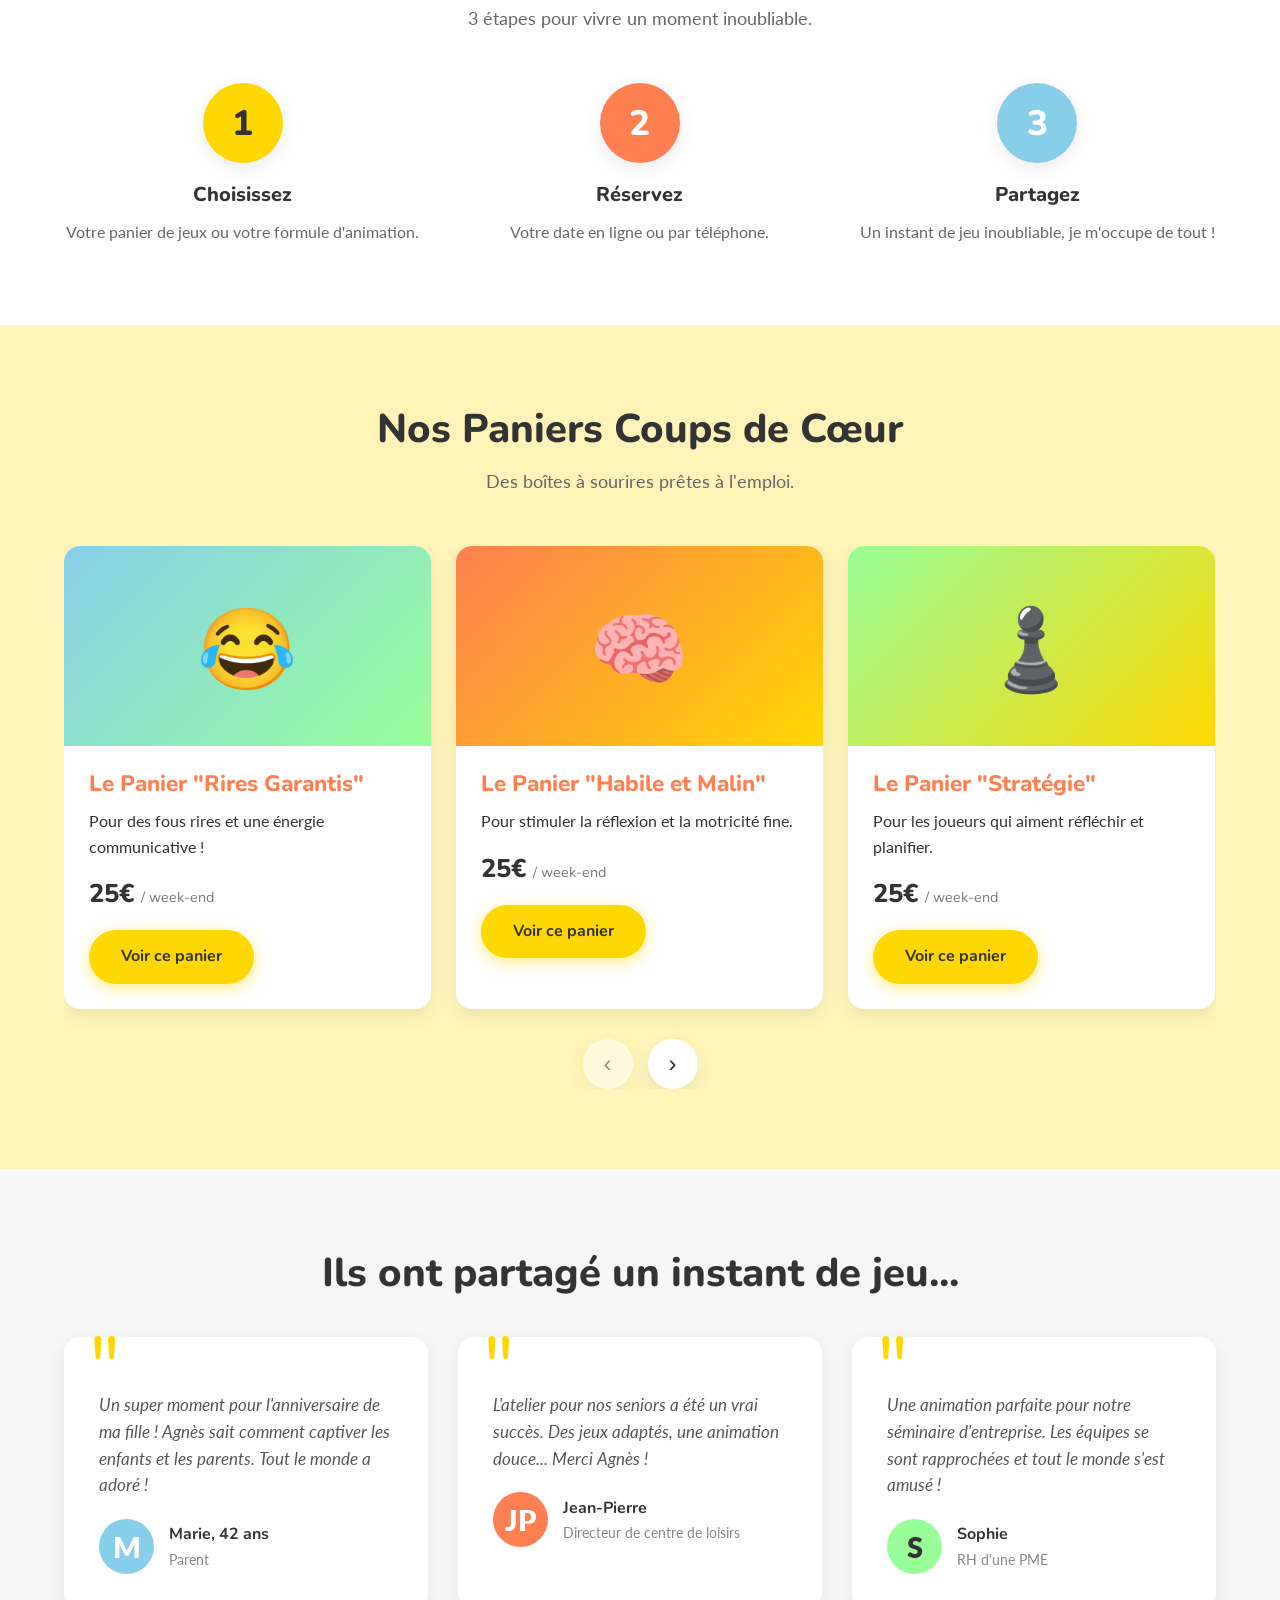
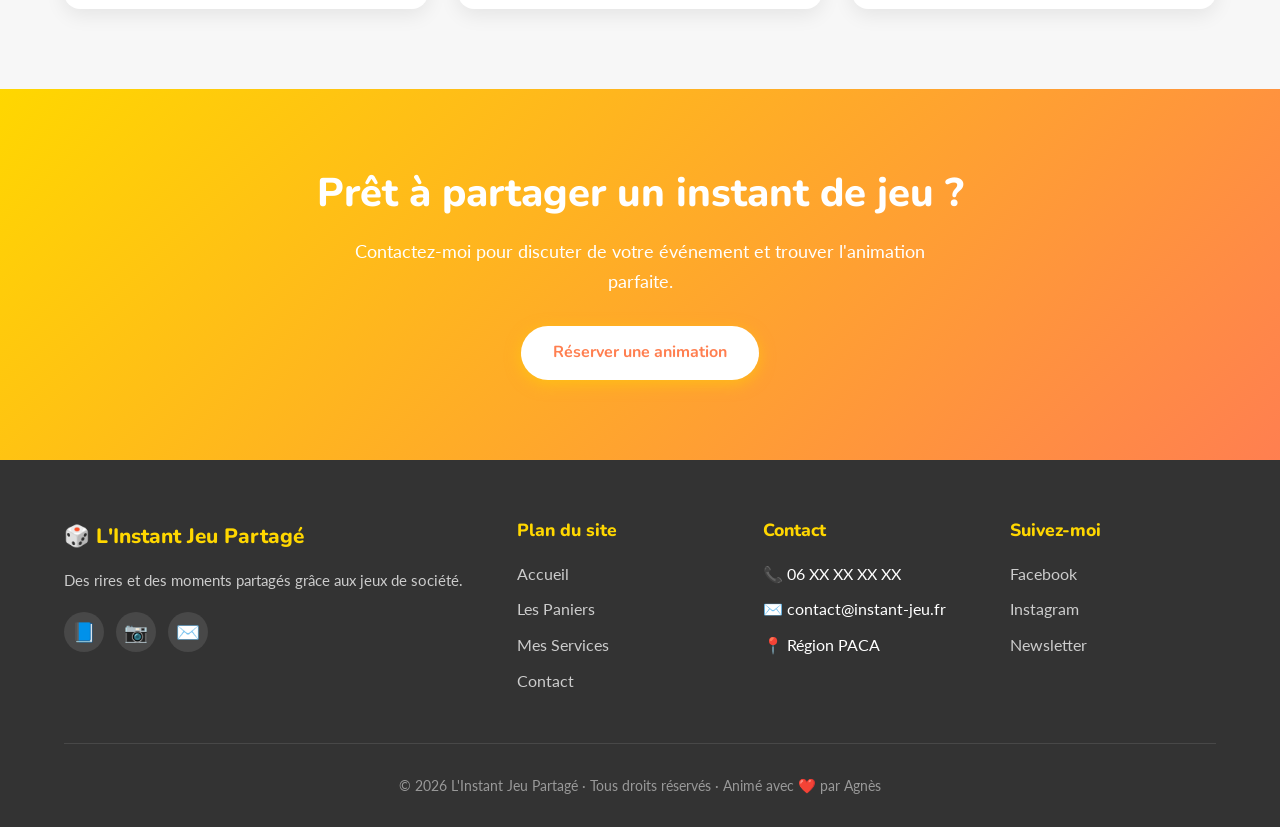
==== commit ceb5905d: "Renforcer la promesse 30 min : bandeau dédié sur l'accueil et services" ====
--- a/index.html
+++ b/index.html
@@ -47,6 +47,19 @@
     </div>
   </section>
 
+  <!-- Promesse 30 min -->
+  <section class="promesse-30">
+    <div class="container">
+      <div class="promesse-card">
+        <div class="promesse-icon" aria-hidden="true">⏱️</div>
+        <div>
+          <h2>Aucun jeu de plus de 30 minutes.</h2>
+          <p>Pour garder l'énergie du groupe, je ne propose que des jeux courts. Une séance peut durer 1h ou 2h, mais on enchaîne plusieurs ambiances — personne ne décroche, tout le monde rejoue.</p>
+        </div>
+      </div>
+    </div>
+  </section>
+
   <!-- Pour Qui ? -->
   <section class="pour-qui">
     <div class="container">
--- a/styles.css
+++ b/styles.css
@@ -1036,3 +1036,45 @@
     font-size: 4rem;
   }
 }
+
+/* ====== Promesse 30 min ====== */
+.promesse-30 {
+  background: var(--jaune-clair);
+  padding: 50px 0;
+}
+
+.promesse-30 .promesse-card {
+  display: flex;
+  align-items: center;
+  gap: 28px;
+  background: var(--blanc);
+  border-radius: var(--radius);
+  padding: 28px 32px;
+  box-shadow: var(--ombre);
+  border-left: 6px solid var(--corail);
+}
+
+.promesse-30 .promesse-icon {
+  font-size: 3rem;
+  flex-shrink: 0;
+}
+
+.promesse-30 h2 {
+  font-size: 1.4rem;
+  margin-bottom: 8px;
+}
+
+.promesse-30 p {
+  color: #555;
+  margin: 0;
+}
+
+@media (max-width: 600px) {
+  .promesse-30 .promesse-card {
+    flex-direction: column;
+    text-align: center;
+    gap: 16px;
+    padding: 24px;
+  }
+  .promesse-30 .promesse-icon { font-size: 2.5rem; }
+}
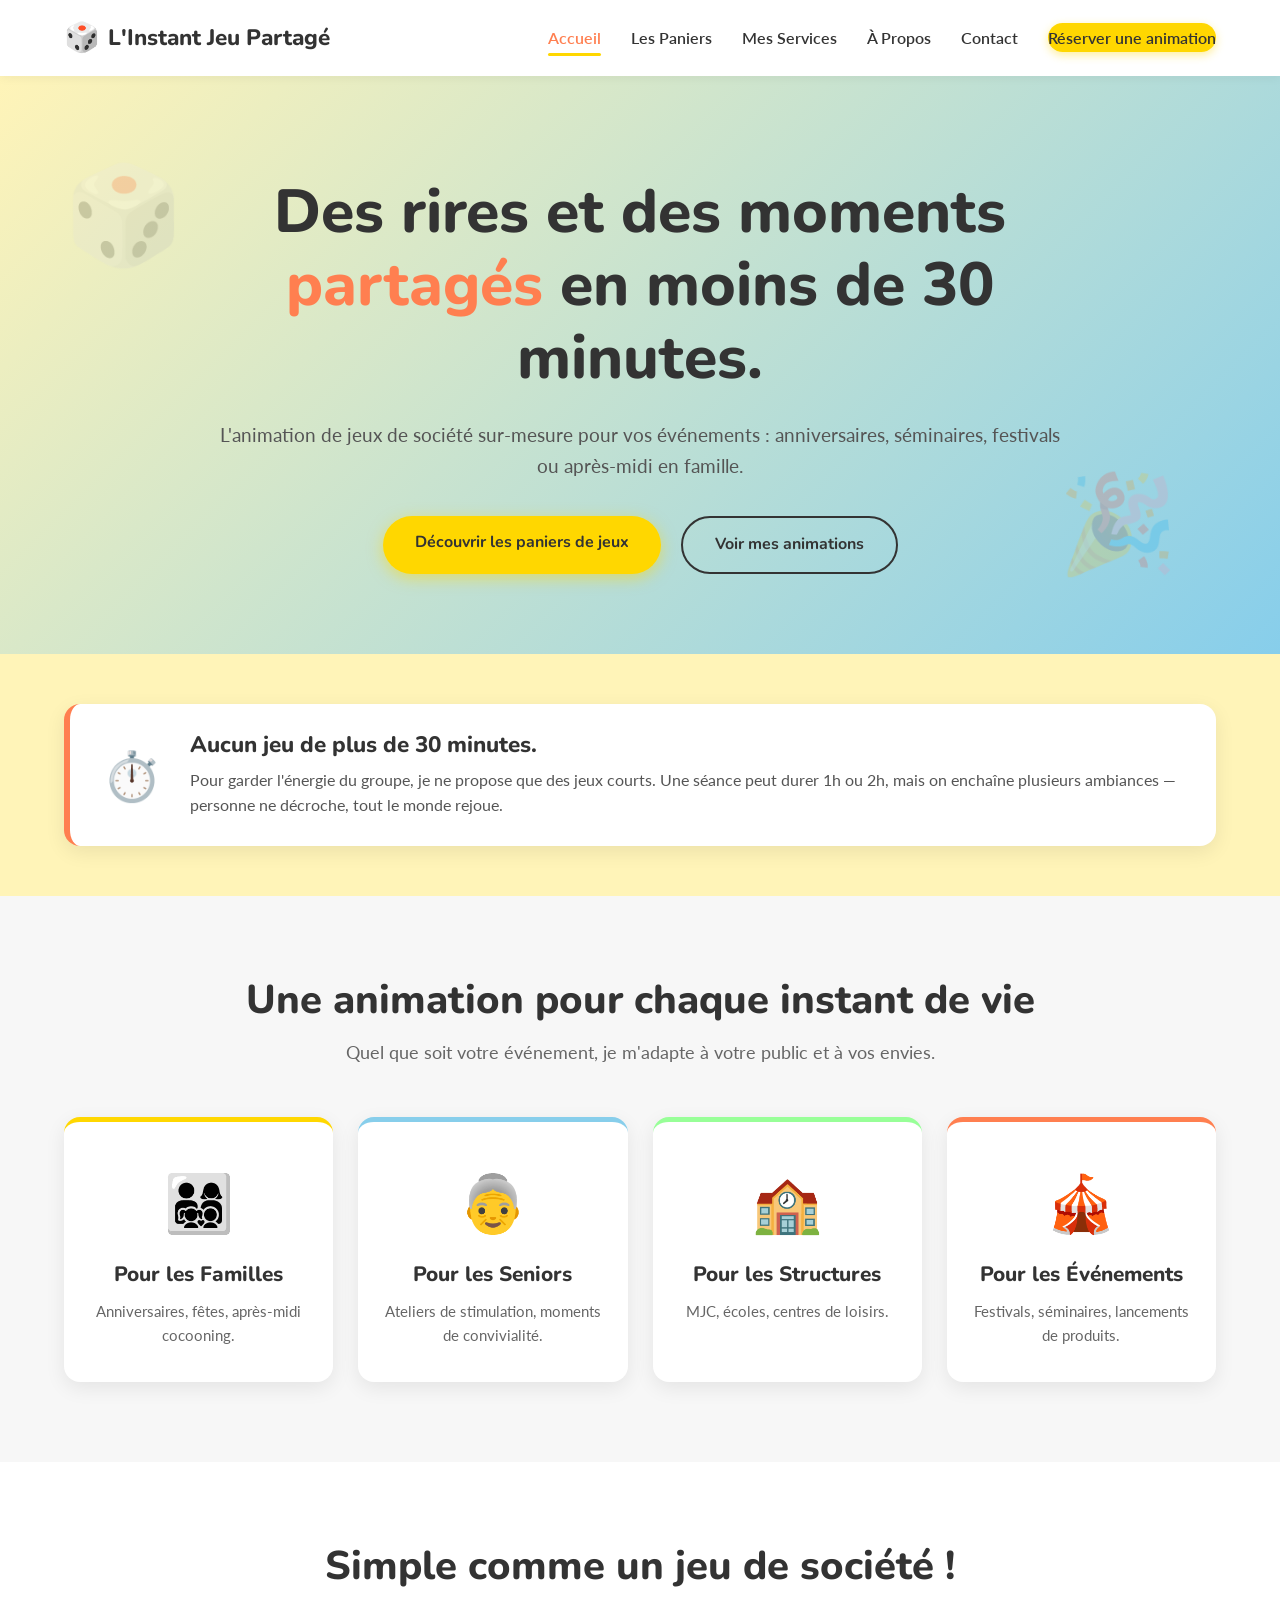
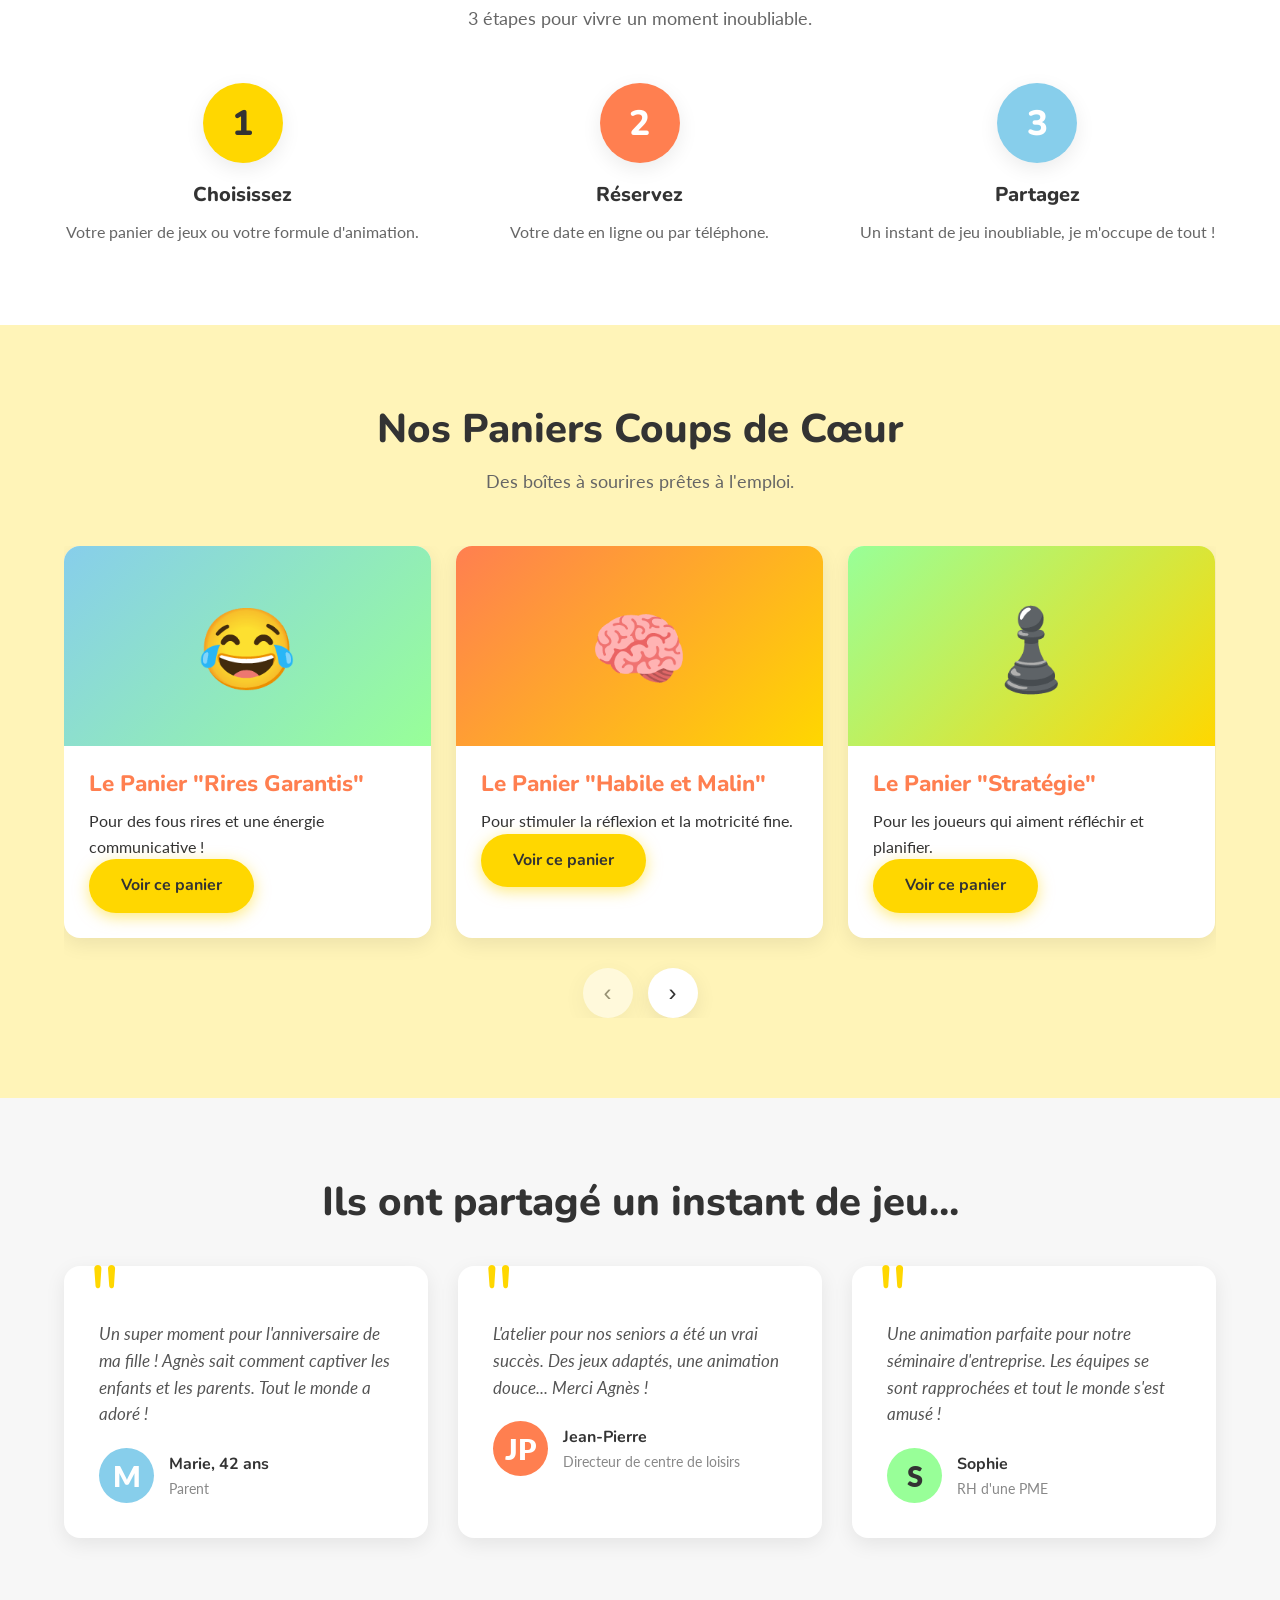
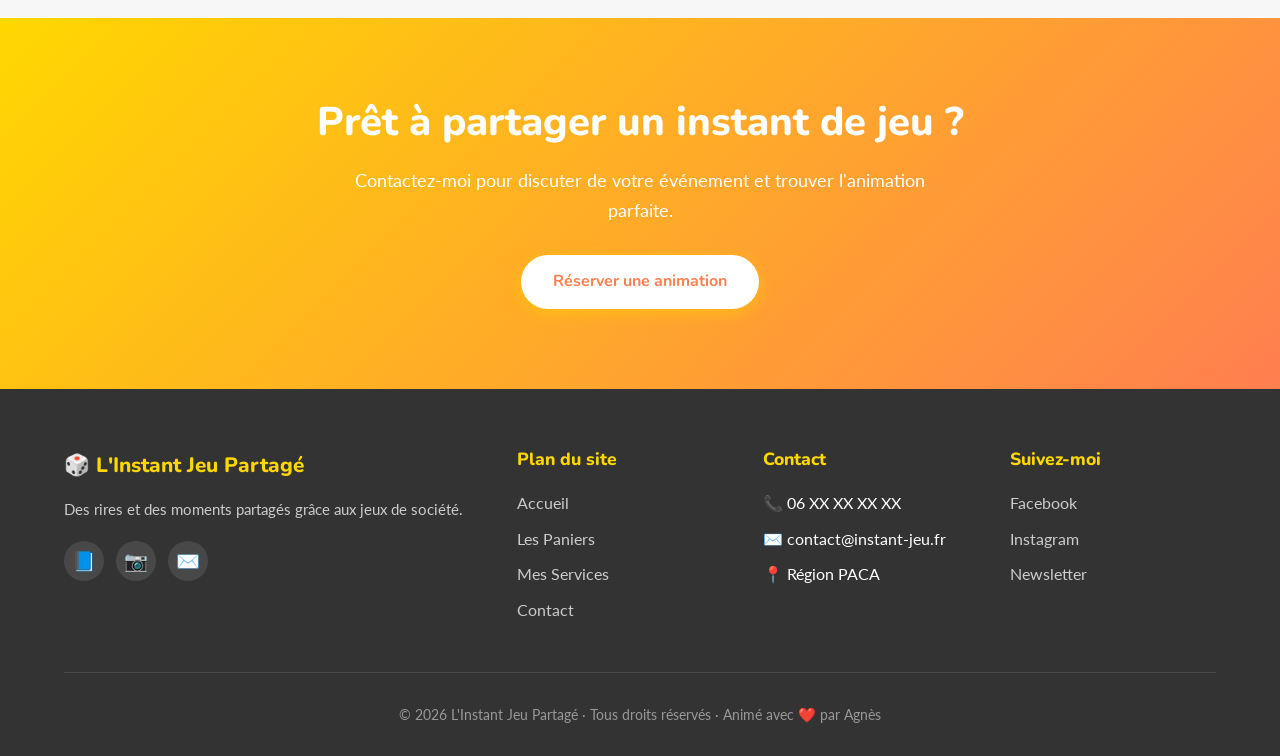
==== commit f1394ade: "paniers : retirer l'affichage du prix 25€/week-end" ====
--- a/index.html
+++ b/index.html
@@ -127,7 +127,6 @@
             <div class="panier-content">
               <h3>Le Panier "Rires Garantis"</h3>
               <p>Pour des fous rires et une énergie communicative !</p>
-              <div class="panier-prix">25€ <small>/ week-end</small></div>
               <a href="paniers.html" class="btn btn-primary">Voir ce panier</a>
             </div>
           </div>
@@ -136,7 +135,6 @@
             <div class="panier-content">
               <h3>Le Panier "Habile et Malin"</h3>
               <p>Pour stimuler la réflexion et la motricité fine.</p>
-              <div class="panier-prix">25€ <small>/ week-end</small></div>
               <a href="paniers.html" class="btn btn-primary">Voir ce panier</a>
             </div>
           </div>
@@ -145,7 +143,6 @@
             <div class="panier-content">
               <h3>Le Panier "Stratégie"</h3>
               <p>Pour les joueurs qui aiment réfléchir et planifier.</p>
-              <div class="panier-prix">25€ <small>/ week-end</small></div>
               <a href="paniers.html" class="btn btn-primary">Voir ce panier</a>
             </div>
           </div>
@@ -154,7 +151,6 @@
             <div class="panier-content">
               <h3>Le Panier "Couleurs"</h3>
               <p>Pour éveiller les sens et la créativité.</p>
-              <div class="panier-prix">25€ <small>/ week-end</small></div>
               <a href="paniers.html" class="btn btn-primary">Voir ce panier</a>
             </div>
           </div>
@@ -163,7 +159,6 @@
             <div class="panier-content">
               <h3>Le Panier "Construction"</h3>
               <p>Pour bâtir, assembler et créer ensemble.</p>
-              <div class="panier-prix">25€ <small>/ week-end</small></div>
               <a href="paniers.html" class="btn btn-primary">Voir ce panier</a>
             </div>
           </div>
